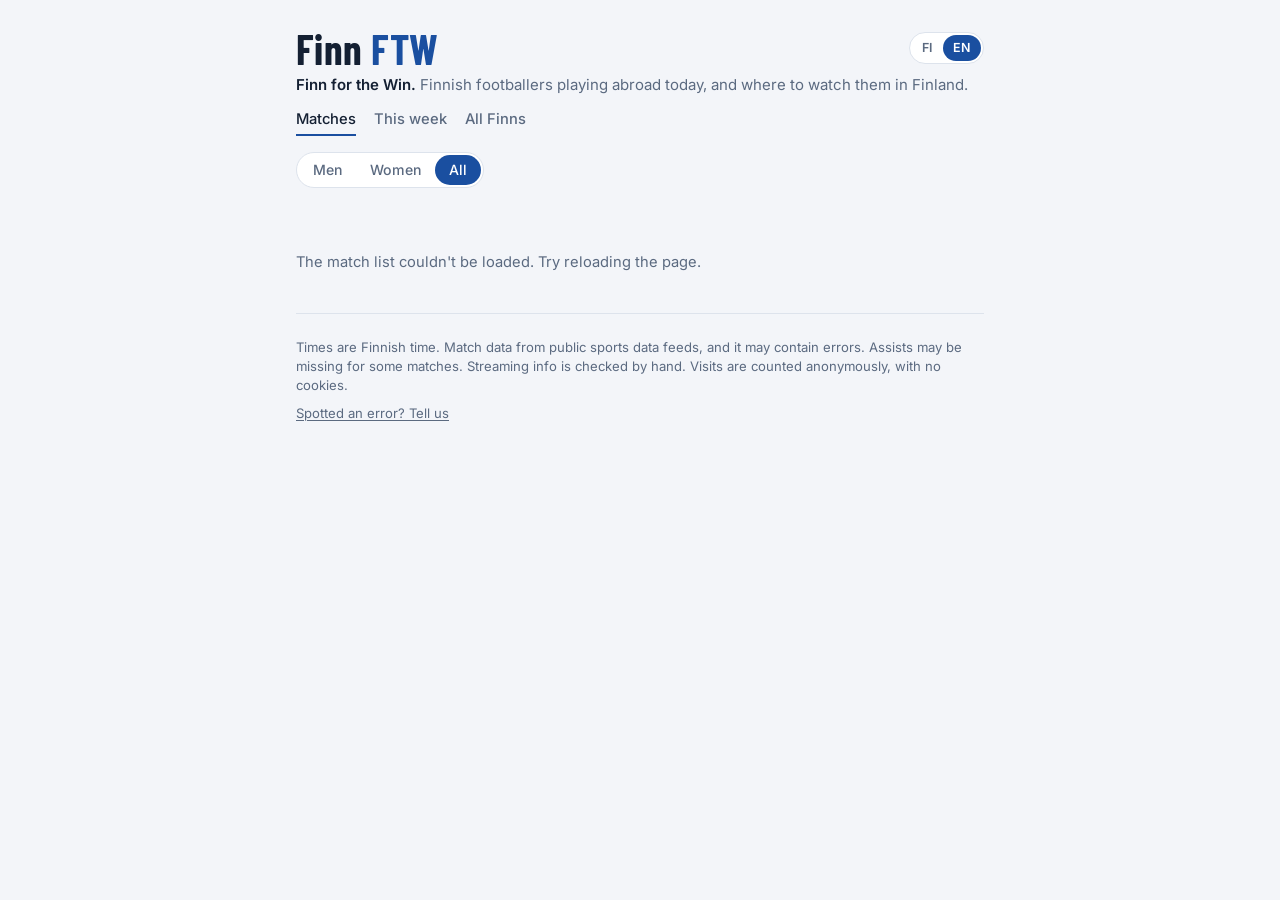
==== site/index.html @ 82e30125 "Add women's football with a Men / Women / All switch - Scan women's leagues for Finns, add Helmarit " ====
<!doctype html>
<html lang="en">
<head>
<meta charset="utf-8">
<meta name="viewport" content="width=device-width, initial-scale=1, viewport-fit=cover">
<title>Finn for the Win</title>
<meta name="description" content="Finnish footballers playing abroad today, and where to watch them in Finland.">
<meta name="claude:viewport-fit-sides" content="cover">
<link rel="preconnect" href="https://fonts.googleapis.com">
<link rel="stylesheet" href="https://fonts.googleapis.com/css2?family=Barlow+Condensed:wght@500;600;700&family=Inter:wght@400;500;600&display=swap">
<link rel="stylesheet" href="style.css">
</head>
<body data-title="pageTitle">

<div class="wrap">
  <header>
    <div class="top">
      <h1>Finn <span class="cross">FTW</span></h1>
      <div class="lang" id="lang" role="group"></div>
    </div>
    <p class="tagline"><strong>Finn for the Win.</strong> <span data-t="tagline">Finnish footballers playing abroad today, and where to watch them in Finland.</span></p>
    <nav class="pages" data-t-label="navLabel"><a href="./" aria-current="page" data-t="navMatches">Matches</a><a href="week.html" data-t="navWeek">This week</a><a href="finns.html" data-t="navFinns">All Finns</a></nav>
    <div class="switch gender" id="gender" role="group"></div>
  </header>

  <nav class="days" id="days" data-t-label="chooseDay"></nav>
  <div class="filters" id="filters"></div>
  <p class="summary" id="summary" data-t="loadingMatches">Loading matches…</p>
  <section class="list" id="list" aria-live="polite"></section>

  <footer>
    <p id="updated"></p>
    <p data-t="footer">Times are Finnish time. Match data from public sports data feeds, and it may contain errors. Assists may be missing for some matches. Streaming info is checked by hand. Visits are counted anonymously, with no cookies.</p>
    <p><a class="link-btn" id="general-report" target="_blank" rel="noopener" data-t="reportGeneral">Spotted an error? Tell us</a></p>
  </footer>
</div>

<script src="texts.js"></script>
<script src="shared.js"></script>
<script>
// ---------------------------------------------------------------------------
// 1. Load the data file that find_finns.py produced.
//    This is the "website reads the saved file" half of the system.
// ---------------------------------------------------------------------------
let data = null;          // the contents of matches.json
let selectedDay = null;   // e.g. "2026-11-17"

async function loadData() {
  try {
    // "no-cache" = always ask the server whether a newer file exists,
    // instead of reusing the browser's saved copy for up to 10 minutes.
    const response = await fetch("data/matches.json", { cache: "no-cache" });
    if (!response.ok) throw new Error("HTTP " + response.status);
    data = await response.json();
  } catch (err) {
    document.getElementById("summary").textContent = t("matchesError");
    return;
  }
  const today = todayInFinland();
  selectedDay = data.days.includes(today) ? today : data.days[Math.floor(data.days.length / 2)];
  renderAll();
}

// ---------------------------------------------------------------------------
// 2. Draw the page from the data.
// ---------------------------------------------------------------------------
function matchesOn(day) {
  return data.matches.filter(m => m.date_fi === day && showsGender(m.women));
}

function renderDays() {
  const strip = document.getElementById("days");
  strip.replaceChildren();
  const today = todayInFinland();
  for (const day of data.days) {
    const d = new Date(day + "T12:00:00");
    const button = el("button", "day");
    button.type = "button";
    button.setAttribute("aria-pressed", String(day === selectedDay));
    const dow = day === today ? t("today") : weekdayName(d);
    const n = visibleMatches(day).length;
    button.append(
      el("span", "dow", dow),
      el("span", "dnum", d.getDate() + "." + (d.getMonth() + 1) + "."),
      el("span", "count", t("matches", n)),
    );
    button.addEventListener("click", () => {
      selectedDay = day;
      renderAll();
    });
    strip.append(button);
  }
  strip.querySelector('[aria-pressed="true"]')?.scrollIntoView({ inline: "center", block: "nearest" });
}

function renderMatches() {
  const list = document.getElementById("list");
  list.replaceChildren();
  const matches = visibleMatches(selectedDay);

  const finnCount = matches.reduce((n, m) => n + m.home.finns.length + m.away.finns.length, 0);
  const summary = document.getElementById("summary");
  summary.replaceChildren();
  if (matches.length) {
    summary.append(el("strong", null, t("matches", matches.length)),
      t("withFinns") + (finnCount ? " · " + t("finns", finnCount) : ""));
  } else {
    summary.textContent = "";
    const empty = el("div", "empty");
    if (onlyFavourites) {
      empty.append(el("strong", null, t("noFavouritesTitle")), t("noFavouritesText"));
    } else {
      empty.append(el("strong", null, t("emptyTitle")), t("emptyText"));
    }
    list.append(empty);
    return;
  }
  for (const m of matches) list.append(matchCard(m));
}

function finnItem(finn, clubName) {
  const li = el("li", "finn" + (isFavourite(finn.id) ? " is-fav" : ""));
  const info = el("span", "info");
  li.append(starButton(finn.id, finn.name, favouritesChanged), info);
  info.append(el("span", "name", finn.name));
  if (clubName) info.append(el("span", "club", clubName));
  if (finn.role) info.append(el("span", "role " + finn.role.replace(/ /g, "-"), t("roles")[finn.role] || finn.role));
  // Goals with their minutes, e.g. "⚽ 2 goals 36', 42'"
  if (finn.goals) {
    const n = finn.goals.length;
    info.append(el("span", "stat goal", t("goals", n, finn.goals.join(", "))));
  }
  if (finn.assists) {
    info.append(el("span", "stat assist", t("assists", finn.assists)));
  }
  if (finn.own_goals) {
    info.append(el("span", "stat own", t("ownGoals", finn.own_goals)));
  }
  return li;
}

function matchCard(m) {
  const card = el("article", "match" + (m.national_team ? " nt" : "") + (hasFavourite(m) ? " fav" : ""));
  card.match = m;   // remembered so the gold edge can be updated without redrawing
  card.append(el("div", "time", clockTime(m.kickoff_fi)));
  const body = el("div", "body");

  // Competition + teams + score
  const comp = el("div", m.national_team ? "nt-flag" : "comp",
    m.national_team ? nationalTeamName(m.women) + " · " + m.league_name : m.league_name);
  // When men's and women's matches are mixed, women's get a small tag.
  if (m.women && gender === "all") comp.prepend(el("span", "tag-w", t("womenTag")));
  const teams = el("div", "teams");
  const home = el("div", "team home" + (m.home.finns.length ? " finnish" : ""), m.home.name);
  const away = el("div", "team away" + (m.away.finns.length ? " finnish" : ""), m.away.name);
  const played = m.state !== "pre";
  const score = el("div", "score" + (played ? "" : " vs"), played ? m.home.score + "–" + m.away.score : "vs");
  teams.append(home, score, away);
  body.append(comp, teams);

  // The Finns
  if (m.national_team) {
    const side = finlandSide(m);
    if (side.finns.length) {
      const details = el("details", "squad");
      details.open = side.finns.some(f => isFavourite(f.id));
      const goals = side.finns.reduce((n, f) => n + (f.goals ? f.goals.length : 0), 0);
      details.append(el("summary", null, t("finnsPlayed", side.finns.length, goals)));
      const ul = el("ul", "finns");
      side.finns.forEach(f => ul.append(finnItem(f)));
      details.append(ul);
      body.append(details);
    } else {
      body.append(el("p", "lineup-note", t("ntLineupNote")));
    }
  } else {
    const ul = el("ul", "finns");
    for (const side of [m.home, m.away]) side.finns.forEach(f => ul.append(finnItem(f, side.name)));
    body.append(ul);
    if (!played) {
      body.append(el("p", "lineup-note", t("clubLineupNote")));
    }
  }

  // Where to watch + report button
  const foot = el("div", "foot");
  const watch = el("div", "watch" + (m.watch ? "" : " none"));
  watch.append(el("span", "label", t("watch")));
  if (m.watch) {
    // Confirmed services become a link to that league's page on the service.
    if (m.watch.url && m.watch.confidence === "official") {
      const link = el("a", "svc", m.watch.service + " ↗");
      link.href = m.watch.url;
      link.target = "_blank";
      link.rel = "noopener";
      watch.append(link);
    } else {
      watch.append(el("span", "svc", m.watch.service));
    }
    if (m.watch.free) watch.append(el("span", "free", t("free")));
    if (m.watch.coverage === "selected") watch.append(el("span", "unsure", t("selectedOnly")));
    if (m.watch.confidence !== "official") watch.append(el("span", "unsure", t("unconfirmed")));
  } else {
    watch.append(el("span", "svc", t("noBroadcaster")));
  }
  const reportLink = el("a", "link-btn", t("reportMatch"));
  reportLink.href = reportUrl(m);
  reportLink.target = "_blank";
  reportLink.rel = "noopener";
  const actions = el("div", "foot-actions");
  if (m.state === "pre") {
    const cal = el("button", "link-btn", t("addToCalendar"));
    cal.type = "button";
    cal.addEventListener("click", () => downloadCalendar([m], "finn-ftw-" + m.id + ".ics"));
    actions.append(cal);
  }
  actions.append(reportLink);
  foot.append(watch, actions);
  body.append(foot);

  card.append(body);
  return card;
}

// ---------------------------------------------------------------------------
// 3. Favourite players (the saving itself lives in shared.js).
// ---------------------------------------------------------------------------
let onlyFavourites = false;          // the "My Finns" switch
function hasFavourite(m) { return [m.home, m.away].some(side => side.finns.some(f => isFavourite(f.id))); }

function visibleMatches(day) {
  const all = matchesOn(day);
  return onlyFavourites ? all.filter(hasFavourite) : all;
}

// Runs after a star is tapped (shared.js has already saved the change).
function favouritesChanged() {
  if (!Object.keys(favourites).length) onlyFavourites = false;
  if (onlyFavourites) {
    renderAll();   // a match may need to disappear from the filtered list
  } else {
    // Update the gold edges in place, so the page doesn't jump around.
    document.querySelectorAll(".match").forEach(card => card.classList.toggle("fav", hasFavourite(card.match)));
    renderFilters();
  }
}

function renderFilters() {
  const box = document.getElementById("filters");
  box.replaceChildren();
  const ids = Object.keys(favourites);
  if (!ids.length) {
    box.append(el("p", "hint", t("hint")));
    return;
  }
  const sw = el("div", "switch");
  sw.setAttribute("role", "group");
  sw.setAttribute("aria-label", t("show"));
  for (const [label, value] of [[t("allFinns"), false], [t("myFinns"), true]]) {
    const b = el("button", null, label);
    b.type = "button";
    b.setAttribute("aria-pressed", String(onlyFavourites === value));
    b.addEventListener("click", () => { onlyFavourites = value; renderAll(); });
    sw.append(b);
  }
  const following = el("p", "following", t("following"));
  ids.map(id => [id, favourites[id]])
     .sort((a, b) => a[1].localeCompare(b[1], "fi"))
     .forEach(([id, name]) => {
       const chip = el("span", "chip", name);
       const x = el("button", null, "×");
       x.type = "button";
       x.setAttribute("aria-label", t("stopFollowing", name));
       x.addEventListener("click", () => { flipFavourite(id, name); favouritesChanged(); });
       chip.append(x);
       following.append(chip);
     });
  box.append(sw, following);

  // One calendar file with every upcoming match of the followed players.
  const upcoming = data.matches.filter(m => m.state === "pre" && hasFavourite(m));
  if (upcoming.length) {
    const cal = el("button", "link-btn", t("addAllToCalendar", upcoming.length));
    cal.type = "button";
    cal.addEventListener("click", () => downloadCalendar(upcoming, "finn-ftw-my-finns.ics"));
    box.append(cal);
  }
}

function renderAll() {
  if (!data) return;   // still loading
  renderFilters();
  renderDays();
  renderMatches();
  document.getElementById("updated").textContent = updatedText(data.generated);
}

// ---------------------------------------------------------------------------
// 4. "Spotted an error?" links.
//    Reports go to a Google Form. A match's link opens the form with the
//    match already filled in ("pre-filled"), so the visitor only writes
//    what's wrong.
// ---------------------------------------------------------------------------
function reportUrl(match) {
  if (!match) return reportFormUrl(null);
  const [y, mo, d] = match.date_fi.split("-").map(Number);
  return reportFormUrl(match.home.name + " – " + match.away.name + ", " + d + "." + mo + "." + y + " (" + match.league_name + ")");
}

document.getElementById("general-report").href = reportUrl(null);

const redrawGenderSwitch = setUpGenderSwitch(renderAll);
setUpLanguageSwitch(() => { redrawGenderSwitch(); renderAll(); });
loadData();
</script>
<!-- Visit counter (GoatCounter): counts page views, no cookies -->
<script data-goatcounter="https://finnftw.goatcounter.com/count"
        async src="//gc.zgo.at/count.js"></script>
</body>
</html>
---- site/style.css ----
/* Layout: a single column of match "fixture cards", like a matchday programme.
   A strip of day buttons at the top; Finland's own matches get a blue band. */
:root {
  --bg: #f3f5f9;          /* cool off-white, nudged toward the blue accent */
  --surface: #ffffff;
  --fg: #142033;
  --muted: #5b6a80;
  --line: #dde3ec;
  --accent: #1a4fa0;      /* Finnish flag blue */
  --accent-soft: #e4ecf8;
  --accent-fg: #ffffff;
  --good: #1e7a4c;  --good-soft: #e1f3e9;
  --warn: #8a5a00;  --warn-soft: #fbf0d9;
  --quiet-soft: #eef1f5;
  --gold: #b07d00; --gold-soft: #fbf0d9;   /* favourite players */
  --display: "Barlow Condensed", "Arial Narrow", system-ui, sans-serif;
  --body: "Inter", system-ui, -apple-system, "Segoe UI", sans-serif;
}
@media (prefers-color-scheme: dark) {
  :root:not([data-theme="light"]) {
    --bg: #0e1522; --surface: #162034; --fg: #e8edf5; --muted: #95a3b8; --line: #263349;
    --accent: #7fa8ea; --accent-soft: #1d2d4a; --accent-fg: #0e1522;
    --good: #6fd19c; --good-soft: #163527; --warn: #f0c060; --warn-soft: #3a2e14; --quiet-soft: #1d283c;
    --gold: #f0c060; --gold-soft: #3a2e14;
    color-scheme: dark;
  }
}
:root[data-theme="dark"] {
  --bg: #0e1522; --surface: #162034; --fg: #e8edf5; --muted: #95a3b8; --line: #263349;
  --accent: #7fa8ea; --accent-soft: #1d2d4a; --accent-fg: #0e1522;
  --good: #6fd19c; --good-soft: #163527; --warn: #f0c060; --warn-soft: #3a2e14; --quiet-soft: #1d283c;
  --gold: #f0c060; --gold-soft: #3a2e14;
  color-scheme: dark;
}

*, *::before, *::after { box-sizing: border-box; }
[hidden] { display: none !important; }
body { margin: 0; background: var(--bg); color: var(--fg); font-family: var(--body); font-size: 15px; line-height: 1.45; }
.wrap {
  max-width: 720px; margin: 0 auto;
  padding-left: max(16px, env(safe-area-inset-left, 0px));
  padding-right: max(16px, env(safe-area-inset-right, 0px));
  padding-block: 28px 48px;
  display: grid; gap: 20px;
}

header { display: grid; gap: 4px; }
h1 { font-family: var(--display); font-weight: 700; font-size: 2.6rem; line-height: 1; margin: 0; letter-spacing: 0.01em; text-wrap: balance; }
h1 .cross { color: var(--accent); }
.tagline { margin: 0; color: var(--muted); }
.tagline strong { color: var(--fg); font-weight: 600; }

/* Day strip */
.days { display: flex; gap: 6px; overflow-x: auto; padding-bottom: 4px; scrollbar-width: thin; }
.day {
  flex: 0 0 auto; min-width: 64px; display: grid; justify-items: center; gap: 0;
  padding: 8px 10px; border-radius: 10px; border: 1px solid var(--line);
  background: var(--surface); color: var(--fg); cursor: pointer; font: inherit;
}
.day .dow { font-size: 0.72rem; text-transform: uppercase; letter-spacing: 0.08em; color: var(--muted); }
.day .dnum { font-family: var(--display); font-weight: 600; font-size: 1.35rem; line-height: 1.1; font-variant-numeric: tabular-nums; }
.day .count { font-size: 0.72rem; color: var(--muted); }
.day[aria-pressed="true"] { background: var(--accent); border-color: var(--accent); color: var(--accent-fg); }
.day[aria-pressed="true"] .dow, .day[aria-pressed="true"] .count { color: var(--accent-fg); opacity: 0.85; }
.day:focus-visible, button:focus-visible, a:focus-visible { outline: 2px solid var(--accent); outline-offset: 2px; }

.summary { margin: 0; color: var(--muted); font-size: 0.92rem; }
.summary strong { color: var(--fg); }

/* Match cards */
.list { display: grid; gap: 12px; }
.match {
  background: var(--surface); border: 1px solid var(--line); border-radius: 12px;
  display: grid; grid-template-columns: 64px 1fr; overflow: hidden;
}
.time {
  font-family: var(--display); font-weight: 600; font-size: 1.4rem; font-variant-numeric: tabular-nums;
  padding: 14px 0 14px 14px;
}
.body { padding: 14px 14px 12px 6px; display: grid; gap: 10px; min-width: 0; }
.comp { font-size: 0.72rem; text-transform: uppercase; letter-spacing: 0.08em; color: var(--muted); }
.teams { display: grid; grid-template-columns: 1fr auto 1fr; align-items: center; gap: 10px; }
.team { font-weight: 600; min-width: 0; overflow-wrap: anywhere; }
.team.away { text-align: right; }
.team.finnish::after { content: " ●"; color: var(--accent); font-size: 0.7em; vertical-align: 0.15em; }
.team.away.finnish::after { content: ""; }
.team.away.finnish::before { content: "● "; color: var(--accent); font-size: 0.7em; vertical-align: 0.15em; }
.score {
  font-family: var(--display); font-weight: 700; font-size: 1.5rem; font-variant-numeric: tabular-nums;
  padding: 0 10px; border-radius: 6px; background: var(--quiet-soft); line-height: 1.5; white-space: nowrap;
}
.score.vs { font-size: 1rem; font-weight: 500; color: var(--muted); background: none; }

.finns { display: grid; gap: 6px; margin: 0; padding: 0; list-style: none; }
/* Each player: the star on the left, everything else wraps beside it */
.finn { display: grid; grid-template-columns: auto 1fr; align-items: start; gap: 6px; }
.finn .info { display: flex; flex-wrap: wrap; align-items: baseline; gap: 2px 8px; min-width: 0; }
.finn .name { font-weight: 500; }
.finn .club { color: var(--muted); font-size: 0.85rem; }
.role { font-size: 0.72rem; font-weight: 600; padding: 1px 8px; border-radius: 999px; white-space: nowrap; }
.role.started { background: var(--good-soft); color: var(--good); }
.role.came-on { background: var(--accent-soft); color: var(--accent); }
.role.unused-sub, .role.not-in-squad { background: var(--quiet-soft); color: var(--muted); }
/* Goals and assists */
.stat { font-size: 0.78rem; font-weight: 600; white-space: nowrap; }
.stat.goal { color: var(--fg); }
.stat.assist { color: var(--accent); }
.stat.own { color: var(--muted); font-weight: 500; }

/* Favourite players: a star button before each name */
.star {
  background: none; border: 0; padding: 0 2px; margin: 0; font: inherit; font-size: 1.05rem; line-height: 1.3;
  color: var(--muted); cursor: pointer; min-width: 24px;
}
.star[aria-pressed="true"] { color: var(--gold); }
.star:hover { color: var(--gold); }
.finn.is-fav .name { font-weight: 700; }
.match.fav { box-shadow: inset 4px 0 0 var(--gold); }

/* "All Finns / My Finns" switch and the list of followed players */
.filters { display: grid; gap: 8px; }
.switch { display: inline-flex; border: 1px solid var(--line); border-radius: 999px; padding: 2px; background: var(--surface); justify-self: start; }
.switch button { font: inherit; font-size: 0.88rem; font-weight: 500; border: 0; border-radius: 999px; padding: 5px 14px; background: none; color: var(--muted); cursor: pointer; }
.switch button[aria-pressed="true"] { background: var(--accent); color: var(--accent-fg); }
.following { display: flex; flex-wrap: wrap; align-items: center; gap: 6px; font-size: 0.85rem; color: var(--muted); margin: 0; }
.chip { display: inline-flex; align-items: center; gap: 2px; padding: 1px 4px 1px 10px; border-radius: 999px; background: var(--gold-soft); color: var(--fg); font-weight: 500; }
.chip button { background: none; border: 0; font: inherit; color: var(--muted); cursor: pointer; padding: 0 6px; font-size: 1rem; line-height: 1; }
.chip button:hover { color: var(--fg); }
.hint { margin: 0; font-size: 0.85rem; color: var(--muted); }

details.squad summary { cursor: pointer; color: var(--accent); font-weight: 500; font-size: 0.9rem; }
details.squad .finns { margin-top: 6px; }

.foot { display: flex; flex-wrap: wrap; justify-content: space-between; align-items: center; gap: 8px; border-top: 1px solid var(--line); padding-top: 10px; }
.foot-actions { display: flex; flex-wrap: wrap; gap: 4px 16px; }
.filters .link-btn { justify-self: start; text-align: left; }
.lineup-note { margin: 0; font-size: 0.82rem; color: var(--muted); font-style: italic; }
.watch { display: flex; flex-wrap: wrap; align-items: baseline; gap: 4px 6px; font-size: 0.9rem; min-width: 0; }
.watch .label { color: var(--muted); }
.watch .svc { font-weight: 600; }
.watch a.svc { color: var(--accent); text-decoration: underline; text-decoration-thickness: 1px; text-underline-offset: 3px; }
.watch a.svc:hover { text-decoration-thickness: 2px; }
.watch .free { font-size: 0.72rem; font-weight: 600; padding: 1px 8px; border-radius: 999px; background: var(--good-soft); color: var(--good); }
.watch .unsure { font-size: 0.72rem; color: var(--warn); }
.watch.none .svc { font-weight: 400; color: var(--muted); }
.link-btn { background: none; border: 0; padding: 2px 0; font: inherit; font-size: 0.82rem; color: var(--muted); cursor: pointer; text-decoration: underline; text-underline-offset: 2px; }
.link-btn:hover { color: var(--fg); }

/* Finland's own matches */
.match.nt { border-color: var(--accent); }
.match.nt .time { background: var(--accent); color: var(--accent-fg); padding-right: 10px; }
.match.nt .body { padding-left: 14px; }
.nt-flag { font-size: 0.72rem; font-weight: 600; text-transform: uppercase; letter-spacing: 0.08em; color: var(--accent); }


.empty { background: var(--surface); border: 1px dashed var(--line); border-radius: 12px; padding: 24px; text-align: center; color: var(--muted); }
.empty strong { display: block; color: var(--fg); font-family: var(--display); font-size: 1.3rem; font-weight: 600; margin-bottom: 4px; }

footer { color: var(--muted); font-size: 0.82rem; display: grid; gap: 8px; border-top: 1px solid var(--line); padding-top: 16px; }
footer p { margin: 0; }

@media (max-width: 480px) {
  h1 { font-size: 2.1rem; }
  .match { grid-template-columns: 52px 1fr; }
  .time { font-size: 1.15rem; padding-left: 10px; }
  .teams { grid-template-columns: 1fr; gap: 2px; }
  .team.away { text-align: left; }
  .team.away.finnish::before { content: ""; }
  .team.away.finnish::after { content: " ●"; color: var(--accent); font-size: 0.7em; vertical-align: 0.15em; }
  .score { justify-self: start; }
}
@media (prefers-reduced-motion: no-preference) {
  .day { transition: background-color 120ms, color 120ms; }
}

/* Links between the site's pages */
.pages { display: flex; gap: 18px; margin-top: 10px; font-size: 0.92rem; }
.pages a { color: var(--muted); text-decoration: none; padding-bottom: 3px; border-bottom: 2px solid transparent; font-weight: 500; }
.pages a:hover { color: var(--fg); }
.pages a[aria-current="page"] { color: var(--fg); border-bottom-color: var(--accent); }
h1 a { color: inherit; text-decoration: none; }

/* Top row: logo on the left, FI / EN switch on the right */
.top { display: flex; justify-content: space-between; align-items: flex-start; gap: 12px; }
.lang { display: inline-flex; border: 1px solid var(--line); border-radius: 999px; padding: 2px; background: var(--surface); flex: 0 0 auto; margin-top: 4px; }
.lang button { font: inherit; font-size: 0.78rem; font-weight: 600; letter-spacing: 0.04em; border: 0; border-radius: 999px; padding: 4px 10px; background: none; color: var(--muted); cursor: pointer; }
.lang button[aria-pressed="true"] { background: var(--accent); color: var(--accent-fg); }

/* Men / Women / All switch, under the page links */
.switch.gender { margin-top: 12px; }
/* "Women" tag on women's matches when both are shown */
.tag-w { display: inline-block; font-size: 0.68rem; font-weight: 600; letter-spacing: 0.06em; text-transform: uppercase; padding: 0 7px; margin-right: 6px; border-radius: 999px; background: var(--accent-soft); color: var(--accent); vertical-align: 0.1em; }
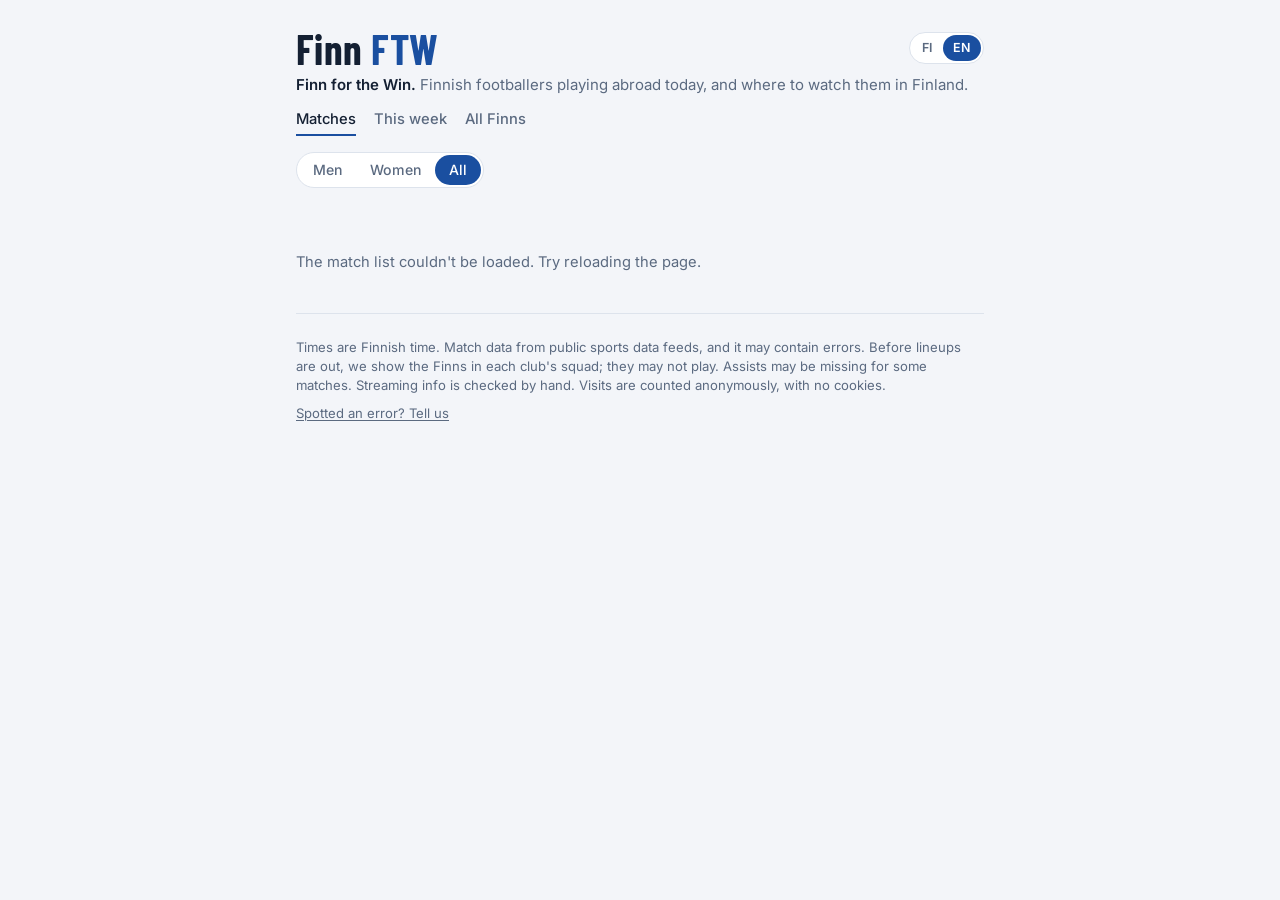
==== commit 86650a05: "Shorter match cards on phones and the Finn's name in match of the day A newcomer on a phone saw only" ====
--- a/site/index.html
+++ b/site/index.html
@@ -5,10 +5,22 @@
 <meta name="viewport" content="width=device-width, initial-scale=1, viewport-fit=cover">
 <title>Finn for the Win</title>
 <meta name="description" content="Finnish footballers playing abroad today, and where to watch them in Finland.">
+<!-- Link preview: what WhatsApp, Messages etc. show when this page's link is pasted.
+     The pictures are drawn by preview.html in the GitHub workflow. Always in English. -->
+<meta property="og:type" content="website">
+<meta property="og:site_name" content="Finn for the Win">
+<meta property="og:title" content="Finn for the Win">
+<meta property="og:description" content="Finnish footballers playing abroad today, and where to watch them in Finland.">
+<meta property="og:url" content="https://epkoski-cmd.github.io/finn-for-the-win/">
+<meta property="og:image" content="https://epkoski-cmd.github.io/finn-for-the-win/preview-site.png?v=__VERSION__">
+<meta property="og:image:width" content="1200">
+<meta property="og:image:height" content="630">
+<meta property="og:image:alt" content="Finn FTW: Finnish footballers playing abroad today, and where to watch them in Finland.">
+<meta name="twitter:card" content="summary_large_image">
 <meta name="claude:viewport-fit-sides" content="cover">
 <link rel="preconnect" href="https://fonts.googleapis.com">
 <link rel="stylesheet" href="https://fonts.googleapis.com/css2?family=Barlow+Condensed:wght@500;600;700&family=Inter:wght@400;500;600&display=swap">
-<link rel="stylesheet" href="style.css">
+<link rel="stylesheet" href="style.css?v=__VERSION__">
 </head>
 <body data-title="pageTitle">
 
@@ -26,17 +38,18 @@
   <nav class="days" id="days" data-t-label="chooseDay"></nav>
   <div class="filters" id="filters"></div>
   <p class="summary" id="summary" data-t="loadingMatches">Loading matches…</p>
+  <div class="motd-list" id="motd"></div>
   <section class="list" id="list" aria-live="polite"></section>
 
   <footer>
     <p id="updated"></p>
-    <p data-t="footer">Times are Finnish time. Match data from public sports data feeds, and it may contain errors. Assists may be missing for some matches. Streaming info is checked by hand. Visits are counted anonymously, with no cookies.</p>
+    <p data-t="footer">Times are Finnish time. Match data from public sports data feeds, and it may contain errors. Before lineups are out, we show the Finns in each club's squad; they may not play. Assists may be missing for some matches. Streaming info is checked by hand. Visits are counted anonymously, with no cookies.</p>
     <p><a class="link-btn" id="general-report" target="_blank" rel="noopener" data-t="reportGeneral">Spotted an error? Tell us</a></p>
   </footer>
 </div>
 
-<script src="texts.js"></script>
-<script src="shared.js"></script>
+<script src="texts.js?v=__VERSION__"></script>
+<script src="shared.js?v=__VERSION__"></script>
 <script>
 // ---------------------------------------------------------------------------
 // 1. Load the data file that find_finns.py produced.
@@ -44,6 +57,7 @@
 // ---------------------------------------------------------------------------
 let data = null;          // the contents of matches.json
 let selectedDay = null;   // e.g. "2026-11-17"
+let shownToday = null;    // the date "today" was when the page last loaded data
 
 async function loadData() {
   try {
@@ -53,11 +67,16 @@
     if (!response.ok) throw new Error("HTTP " + response.status);
     data = await response.json();
   } catch (err) {
-    document.getElementById("summary").textContent = t("matchesError");
+    // If we already show matches (this was a refresh), keep showing them.
+    if (!data) document.getElementById("summary").textContent = t("matchesError");
     return;
   }
+  // Keep the chosen day on a refresh, unless the date has changed since.
   const today = todayInFinland();
-  selectedDay = data.days.includes(today) ? today : data.days[Math.floor(data.days.length / 2)];
+  if (!data.days.includes(selectedDay) || today !== shownToday) {
+    selectedDay = data.days.includes(today) ? today : data.days[Math.floor(data.days.length / 2)];
+  }
+  shownToday = today;
   renderAll();
 }
 
@@ -93,10 +112,58 @@
   strip.querySelector('[aria-pressed="true"]')?.scrollIntoView({ inline: "center", block: "nearest" });
 }
 
+// The day's biggest match (the ranking lives in shared.js). The Men and
+// Women views get one pick each, the All view one of both.
+let picks = [];   // the match-of-the-day matches currently shown
+
+function renderMatchOfTheDay(matches) {
+  const box = document.getElementById("motd");
+  box.replaceChildren();
+  const groups = [false, true].filter(women => showsGender(women));
+  // A group with only one match has nothing to choose from: no banner then.
+  picks = groups.map(women => matches.filter(m => m.women === women))
+                .filter(group => group.length >= 2)
+                .map(matchOfTheDay)
+                .filter(Boolean);
+  for (const m of picks) {
+    // A link to the match's card further down the page.
+    const banner = el("a", "motd");
+    banner.href = "#match-" + m.id;
+    const label = picks.length === 1 ? t("matchOfTheDay") : t(m.women ? "matchOfTheDayWomen" : "matchOfTheDayMen");
+    const played = m.state !== "pre";
+    const comp = m.national_team ? nationalTeamName(m.women) : leagueName(m.league, m.league_name);
+    const teams = m.home.name + (played ? " " + m.home.score + "–" + m.away.score + " " : " – ") + m.away.name;
+    banner.append(el("span", "motd-label", label));
+    // The Finn(s) are the headline; Finland's own matches keep the teams as the headline.
+    const names = m.national_team ? "" : motdNames(m);
+    if (names) {
+      banner.append(el("span", "motd-finns", names), el("span", "motd-match", teams));
+    } else {
+      banner.append(el("span", "motd-teams", teams));
+    }
+    banner.append(el("span", "motd-info", comp + " · " + clockTime(m.kickoff_fi)));
+    box.append(banner);
+  }
+}
+
+// The banner's headline: "Ukko Happonen", "A ja B", or "Eriksson, Lähteenmäki + 1 muu".
+// Once lineups are out, only the Finns who play are named.
+function motdNames(m) {
+  const all = m.home.finns.concat(m.away.finns);
+  const playing = all.filter(f => !f.role || f.role === "started" || f.role === "came on");
+  const finns = playing.length ? playing : all;
+  if (finns.length === 0) return "";
+  if (finns.length === 1) return finns[0].name;
+  if (finns.length === 2) return finns[0].name + " " + t("and") + " " + finns[1].name;
+  const surname = f => f.name.split(" ").pop();
+  return surname(finns[0]) + ", " + surname(finns[1]) + " " + t("andMore", finns.length - 2);
+}
+
 function renderMatches() {
   const list = document.getElementById("list");
   list.replaceChildren();
   const matches = visibleMatches(selectedDay);
+  renderMatchOfTheDay(matches);
 
   const finnCount = matches.reduce((n, m) => n + m.home.finns.length + m.away.finns.length, 0);
   const summary = document.getElementById("summary");
@@ -115,7 +182,15 @@
     list.append(empty);
     return;
   }
-  for (const m of matches) list.append(matchCard(m));
+  // Matches of followed players come first, the rest after an "Other matches"
+  // heading. Both groups keep their kickoff order. This only happens when the
+  // list is drawn (page load, day or view change): tapping a star never moves
+  // a match, so the page doesn't jump under your finger.
+  const mine = matches.filter(hasFavourite);
+  const others = matches.filter(m => !hasFavourite(m));
+  for (const m of mine) list.append(matchCard(m));
+  if (mine.length && others.length) list.append(el("h2", "list-divider", t("otherMatches")));
+  for (const m of others) list.append(matchCard(m));
 }
 
 function finnItem(finn, clubName) {
@@ -142,14 +217,18 @@
 function matchCard(m) {
   const card = el("article", "match" + (m.national_team ? " nt" : "") + (hasFavourite(m) ? " fav" : ""));
   card.match = m;   // remembered so the gold edge can be updated without redrawing
+  card.id = "match-" + m.id;   // the match-of-the-day banner links here
+  const isPick = picks.includes(m);
+  if (isPick) card.classList.add("motd-card");
   card.append(el("div", "time", clockTime(m.kickoff_fi)));
   const body = el("div", "body");
 
   // Competition + teams + score
   const comp = el("div", m.national_team ? "nt-flag" : "comp",
-    m.national_team ? nationalTeamName(m.women) + " · " + m.league_name : m.league_name);
+    m.national_team ? nationalTeamName(m.women) + " · " + leagueName(m.league, m.league_name) : leagueName(m.league, m.league_name));
   // When men's and women's matches are mixed, women's get a small tag.
   if (m.women && gender === "all") comp.prepend(el("span", "tag-w", t("womenTag")));
+  if (isPick) comp.prepend(el("span", "tag-motd", t("matchOfTheDay")));
   const teams = el("div", "teams");
   const home = el("div", "team home" + (m.home.finns.length ? " finnish" : ""), m.home.name);
   const away = el("div", "team away" + (m.away.finns.length ? " finnish" : ""), m.away.name);
@@ -175,10 +254,13 @@
     }
   } else {
     const ul = el("ul", "finns");
-    for (const side of [m.home, m.away]) side.finns.forEach(f => ul.append(finnItem(f, side.name)));
+    // The club is shown only when both teams have Finns; otherwise the dot
+    // after the team name already tells which team they play for.
+    const bothSides = m.home.finns.length && m.away.finns.length;
+    for (const side of [m.home, m.away]) side.finns.forEach(f => ul.append(finnItem(f, bothSides ? side.name : null)));
     body.append(ul);
     if (!played) {
-      body.append(el("p", "lineup-note", t("clubLineupNote")));
+      body.append(el("p", "lineup-note short", t("clubLineupNote")));
     }
   }
 
@@ -312,6 +394,7 @@
 const redrawGenderSwitch = setUpGenderSwitch(renderAll);
 setUpLanguageSwitch(() => { redrawGenderSwitch(); renderAll(); });
 loadData();
+keepUpToDate(loadData);
 </script>
 <!-- Visit counter (GoatCounter): counts page views, no cookies -->
 <script data-goatcounter="https://finnftw.goatcounter.com/count"
--- a/site/style.css
+++ b/site/style.css
@@ -69,6 +69,9 @@
 
 /* Match cards */
 .list { display: grid; gap: 12px; }
+/* "Other matches" heading between the followed players' matches and the rest */
+.list-divider { margin: 8px 0 -4px; font-family: var(--display); font-size: 0.85rem; font-weight: 600;
+  text-transform: uppercase; letter-spacing: 0.08em; color: var(--muted); }
 .match {
   background: var(--surface); border: 1px solid var(--line); border-radius: 12px;
   display: grid; grid-template-columns: 64px 1fr; overflow: hidden;
@@ -135,6 +138,8 @@
 .foot-actions { display: flex; flex-wrap: wrap; gap: 4px 16px; }
 .filters .link-btn { justify-self: start; text-align: left; }
 .lineup-note { margin: 0; font-size: 0.82rem; color: var(--muted); font-style: italic; }
+/* The short "lineup not out yet" line on club matches sits close to the players */
+.lineup-note.short { margin-top: -4px; }
 .watch { display: flex; flex-wrap: wrap; align-items: baseline; gap: 4px 6px; font-size: 0.9rem; min-width: 0; }
 .watch .label { color: var(--muted); }
 .watch .svc { font-weight: 600; }
@@ -163,11 +168,13 @@
   h1 { font-size: 2.1rem; }
   .match { grid-template-columns: 52px 1fr; }
   .time { font-size: 1.15rem; padding-left: 10px; }
-  .teams { grid-template-columns: 1fr; gap: 2px; }
+  /* Teams on one line ("Kairat Almaty vs Mjällby AIF"), wrapping only when names are long */
+  .teams { display: flex; flex-wrap: wrap; align-items: baseline; gap: 2px 8px; }
   .team.away { text-align: left; }
   .team.away.finnish::before { content: ""; }
   .team.away.finnish::after { content: " ●"; color: var(--accent); font-size: 0.7em; vertical-align: 0.15em; }
-  .score { justify-self: start; }
+  .score { font-size: 1.15rem; padding: 0 7px; }
+  .score.vs { font-size: 0.9rem; padding: 0; }
 }
 @media (prefers-reduced-motion: no-preference) {
   .day { transition: background-color 120ms, color 120ms; }
@@ -190,3 +197,23 @@
 .switch.gender { margin-top: 12px; }
 /* "Women" tag on women's matches when both are shown */
 .tag-w { display: inline-block; font-size: 0.68rem; font-weight: 600; letter-spacing: 0.06em; text-transform: uppercase; padding: 0 7px; margin-right: 6px; border-radius: 999px; background: var(--accent-soft); color: var(--accent); vertical-align: 0.1em; }
+
+/* Match of the day: banner(s) above the list, linking to the match's card */
+html { scroll-padding-top: 12px; }
+.motd-list { display: grid; gap: 8px; }
+.motd-list:empty { display: none; }
+.motd {
+  display: grid; gap: 2px; padding: 12px 14px; border-radius: 12px;
+  background: var(--accent); color: var(--accent-fg); text-decoration: none;
+}
+.motd-label { font-size: 0.72rem; font-weight: 600; text-transform: uppercase; letter-spacing: 0.08em; opacity: 0.85; }
+.motd-label::before { content: "▶ "; }
+.motd-teams { font-family: var(--display); font-weight: 700; font-size: 1.35rem; line-height: 1.15; overflow-wrap: anywhere; }
+.motd-info { font-size: 0.85rem; opacity: 0.9; }
+/* When the banner names the Finn(s): name big, match below it */
+.motd-finns { font-family: var(--display); font-weight: 700; font-size: 1.35rem; line-height: 1.15; overflow-wrap: anywhere; }
+.motd-match { font-weight: 600; font-size: 0.95rem; }
+.motd:hover .motd-teams, .motd:hover .motd-finns { text-decoration: underline; text-decoration-thickness: 2px; text-underline-offset: 3px; }
+/* The picked match's card: a badge in the competition line and an accent border */
+.match.motd-card { border-color: var(--accent); border-width: 2px; }
+.tag-motd { display: inline-block; font-size: 0.68rem; font-weight: 700; letter-spacing: 0.06em; text-transform: uppercase; padding: 0 7px; margin-right: 6px; border-radius: 999px; background: var(--accent); color: var(--accent-fg); vertical-align: 0.1em; }
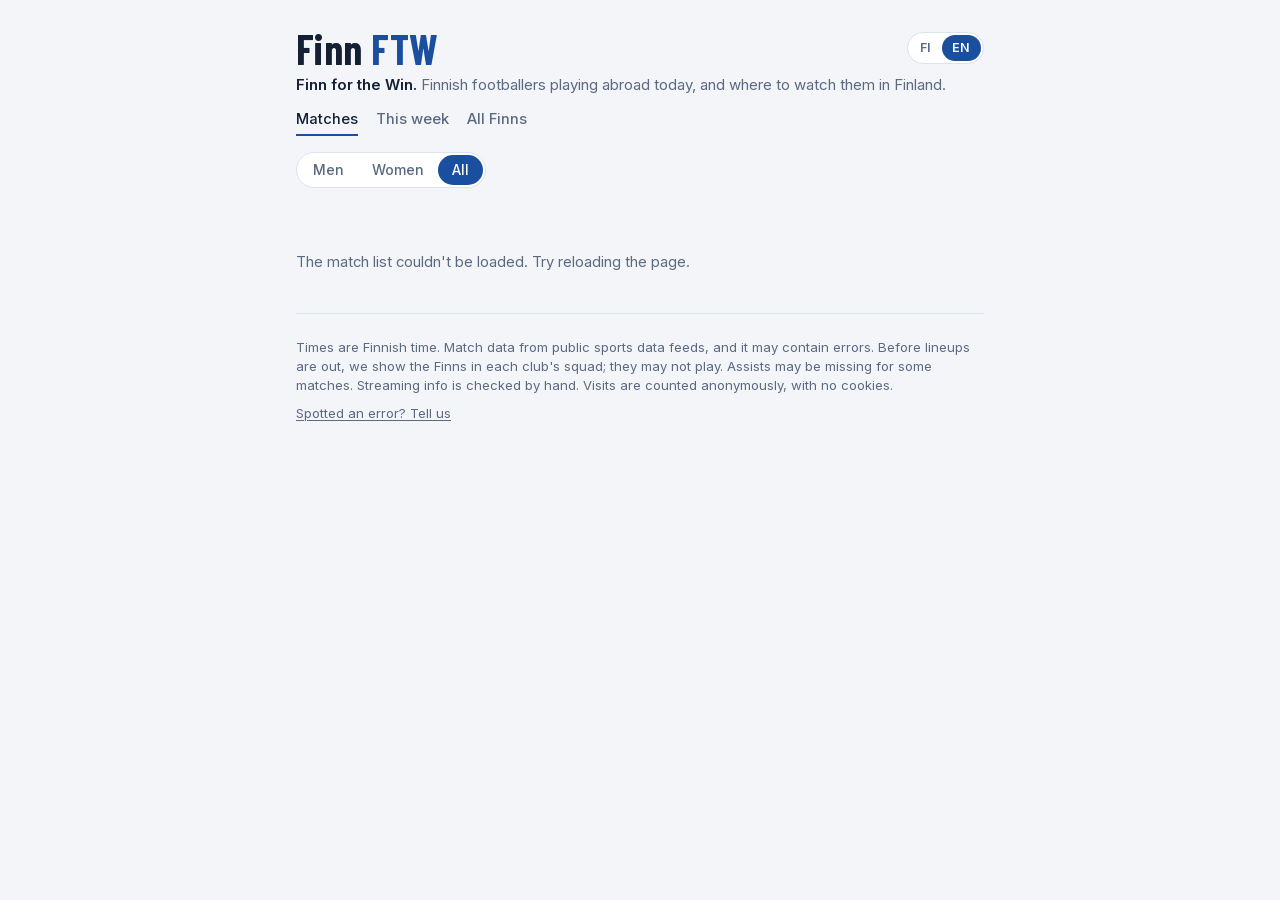
==== commit af3d4024: "Serve fonts from our own site; no "Watch" on finished matches - Fonts (Barlow Condensed, Inter; Lati" ====
--- a/site/index.html
+++ b/site/index.html
@@ -18,8 +18,7 @@
 <meta property="og:image:alt" content="Finn FTW: Finnish footballers playing abroad today, and where to watch them in Finland.">
 <meta name="twitter:card" content="summary_large_image">
 <meta name="claude:viewport-fit-sides" content="cover">
-<link rel="preconnect" href="https://fonts.googleapis.com">
-<link rel="stylesheet" href="https://fonts.googleapis.com/css2?family=Barlow+Condensed:wght@500;600;700&family=Inter:wght@400;500;600&display=swap">
+<link rel="stylesheet" href="fonts/fonts.css?v=__VERSION__">
 <link rel="stylesheet" href="style.css?v=__VERSION__">
 </head>
 <body data-title="pageTitle">
@@ -297,7 +296,9 @@
     actions.append(cal);
   }
   actions.append(reportLink);
-  foot.append(watch, actions);
+  // A finished match can't be watched live any more, so "Watch:" is left out.
+  if (m.state !== "post") foot.append(watch);
+  foot.append(actions);
   body.append(foot);
 
   card.append(body);
--- a/site/fonts/fonts.css
+++ b/site/fonts/fonts.css
@@ -0,0 +1,79 @@
+/* The site's fonts, served from our own site so visitors' browsers don't
+   contact Google. Only the Latin character sets are kept (enough for Finnish
+   and European names).
+   Barlow Condensed (headings, numbers) and Inter (text) are both under the
+   SIL Open Font License; see OFL-barlow-condensed.txt and OFL-inter.txt.
+   Downloaded from Google Fonts on 2026-11-26. */
+
+/* latin-ext */
+@font-face {
+  font-family: 'Barlow Condensed';
+  font-style: normal;
+  font-weight: 500;
+  font-display: swap;
+  src: url(barlow-condensed-500-latin-ext.woff2) format('woff2');
+  unicode-range: U+0100-02BA, U+02BD-02C5, U+02C7-02CC, U+02CE-02D7, U+02DD-02FF, U+0304, U+0308, U+0329, U+1D00-1DBF, U+1E00-1E9F, U+1EF2-1EFF, U+2020, U+20A0-20AB, U+20AD-20C4, U+2113, U+2C60-2C7F, U+A720-A7FF;
+}
+/* latin */
+@font-face {
+  font-family: 'Barlow Condensed';
+  font-style: normal;
+  font-weight: 500;
+  font-display: swap;
+  src: url(barlow-condensed-500-latin.woff2) format('woff2');
+  unicode-range: U+0000-00FF, U+0131, U+0152-0153, U+02BB-02BC, U+02C6, U+02DA, U+02DC, U+0304, U+0308, U+0329, U+2000-206F, U+20AC, U+2122, U+2191, U+2193, U+2212, U+2215, U+FEFF, U+FFFD;
+}
+/* latin-ext */
+@font-face {
+  font-family: 'Barlow Condensed';
+  font-style: normal;
+  font-weight: 600;
+  font-display: swap;
+  src: url(barlow-condensed-600-latin-ext.woff2) format('woff2');
+  unicode-range: U+0100-02BA, U+02BD-02C5, U+02C7-02CC, U+02CE-02D7, U+02DD-02FF, U+0304, U+0308, U+0329, U+1D00-1DBF, U+1E00-1E9F, U+1EF2-1EFF, U+2020, U+20A0-20AB, U+20AD-20C4, U+2113, U+2C60-2C7F, U+A720-A7FF;
+}
+/* latin */
+@font-face {
+  font-family: 'Barlow Condensed';
+  font-style: normal;
+  font-weight: 600;
+  font-display: swap;
+  src: url(barlow-condensed-600-latin.woff2) format('woff2');
+  unicode-range: U+0000-00FF, U+0131, U+0152-0153, U+02BB-02BC, U+02C6, U+02DA, U+02DC, U+0304, U+0308, U+0329, U+2000-206F, U+20AC, U+2122, U+2191, U+2193, U+2212, U+2215, U+FEFF, U+FFFD;
+}
+/* latin-ext */
+@font-face {
+  font-family: 'Barlow Condensed';
+  font-style: normal;
+  font-weight: 700;
+  font-display: swap;
+  src: url(barlow-condensed-700-latin-ext.woff2) format('woff2');
+  unicode-range: U+0100-02BA, U+02BD-02C5, U+02C7-02CC, U+02CE-02D7, U+02DD-02FF, U+0304, U+0308, U+0329, U+1D00-1DBF, U+1E00-1E9F, U+1EF2-1EFF, U+2020, U+20A0-20AB, U+20AD-20C4, U+2113, U+2C60-2C7F, U+A720-A7FF;
+}
+/* latin */
+@font-face {
+  font-family: 'Barlow Condensed';
+  font-style: normal;
+  font-weight: 700;
+  font-display: swap;
+  src: url(barlow-condensed-700-latin.woff2) format('woff2');
+  unicode-range: U+0000-00FF, U+0131, U+0152-0153, U+02BB-02BC, U+02C6, U+02DA, U+02DC, U+0304, U+0308, U+0329, U+2000-206F, U+20AC, U+2122, U+2191, U+2193, U+2212, U+2215, U+FEFF, U+FFFD;
+}
+/* latin-ext */
+@font-face {
+  font-family: 'Inter';
+  font-style: normal;
+  font-weight: 400 600;
+  font-display: swap;
+  src: url(inter-latin-ext.woff2) format('woff2');
+  unicode-range: U+0100-02BA, U+02BD-02C5, U+02C7-02CC, U+02CE-02D7, U+02DD-02FF, U+0304, U+0308, U+0329, U+1D00-1DBF, U+1E00-1E9F, U+1EF2-1EFF, U+2020, U+20A0-20AB, U+20AD-20C4, U+2113, U+2C60-2C7F, U+A720-A7FF;
+}
+/* latin */
+@font-face {
+  font-family: 'Inter';
+  font-style: normal;
+  font-weight: 400 600;
+  font-display: swap;
+  src: url(inter-latin.woff2) format('woff2');
+  unicode-range: U+0000-00FF, U+0131, U+0152-0153, U+02BB-02BC, U+02C6, U+02DA, U+02DC, U+0304, U+0308, U+0329, U+2000-206F, U+20AC, U+2122, U+2191, U+2193, U+2212, U+2215, U+FEFF, U+FFFD;
+}
